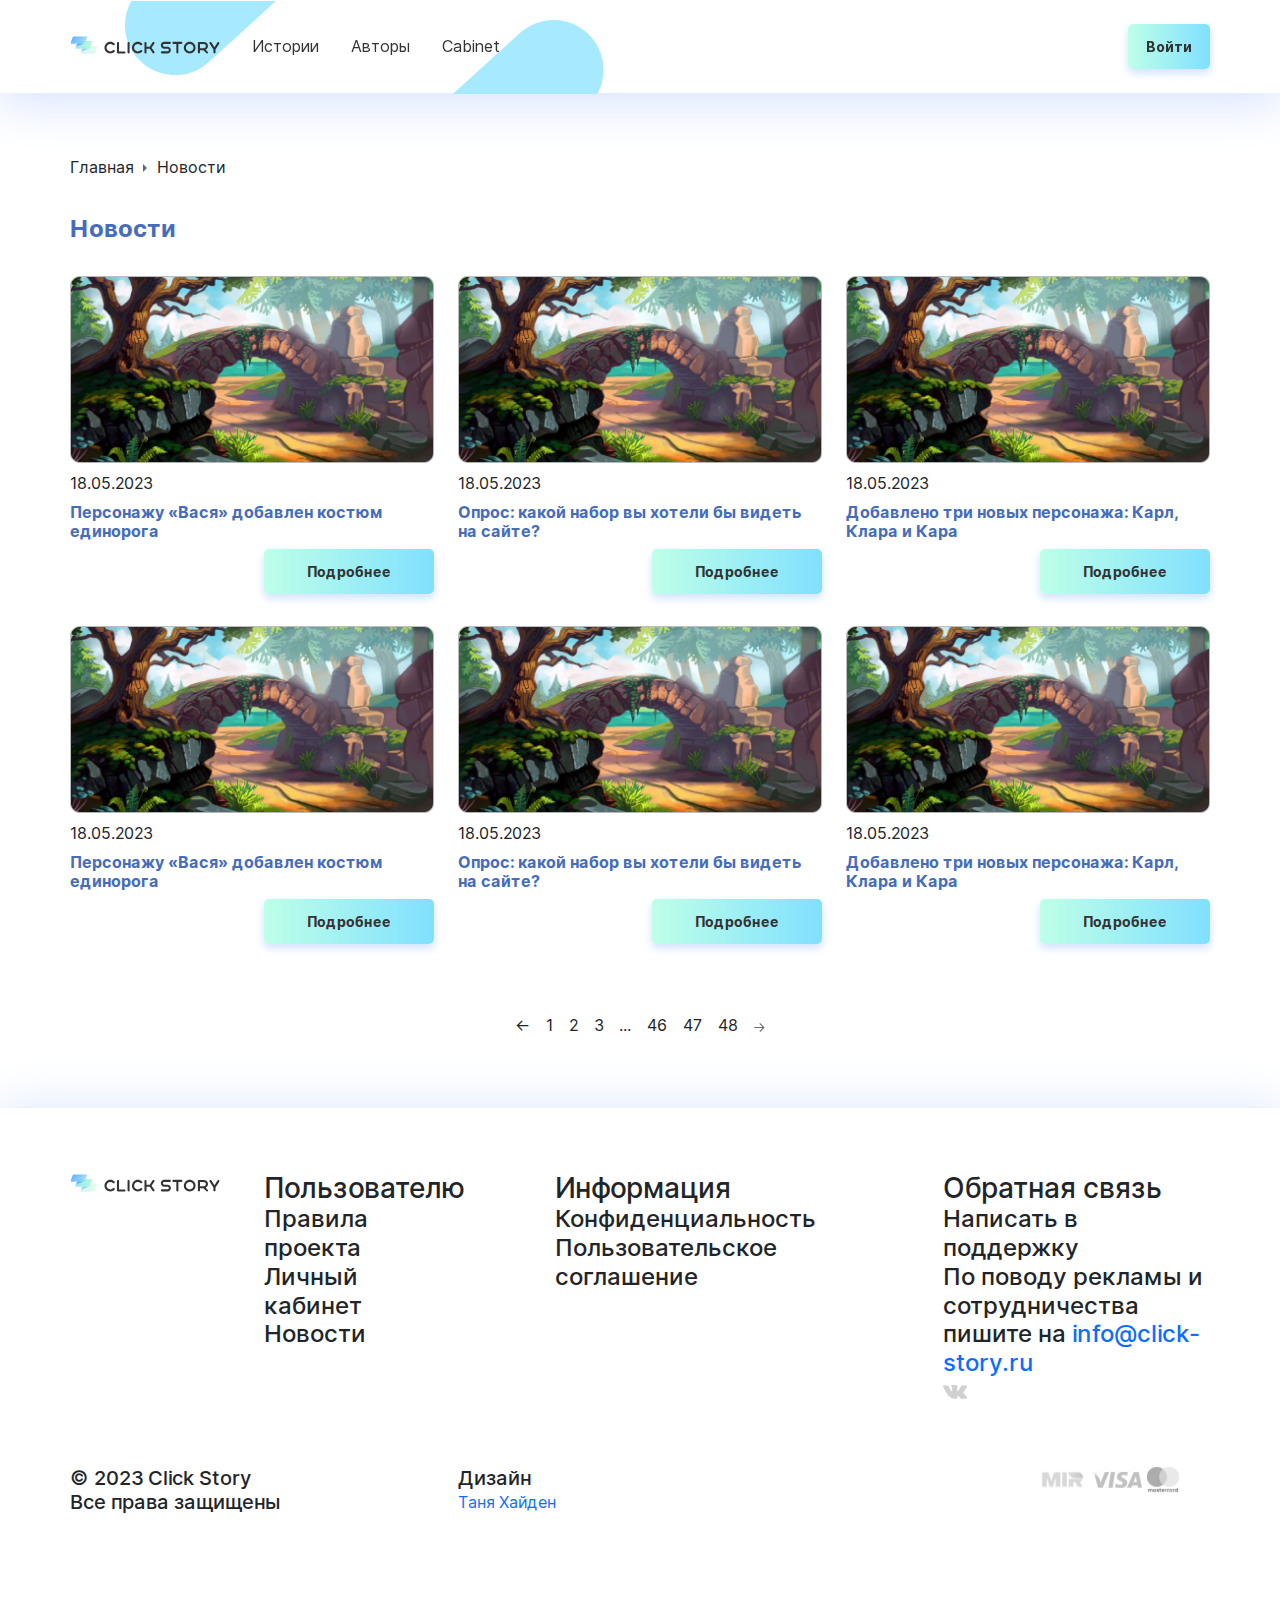
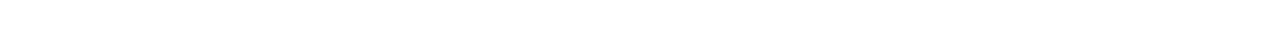
==== index.html @ 26ed3bb8 "Pasmodal finished" ====
<!DOCTYPE html>
<html lang="en">

<head>
    <meta charset="UTF-8">
    <meta name="viewport" content="width=device-width, initial-scale=1.0">
    <title>click story</title>
    <!-- inter font css -->
    <link rel="stylesheet" href="fonts/inter/stylesheet.css">
    <!-- bootstrap css -->
    <link rel="stylesheet" href="libs/bootstrap.min.css">
    <!-- normalize css -->
    <link rel="stylesheet" href="css/normalize.css">
    <!-- custom css -->
    <link rel="stylesheet" href="css/style.css">
</head>

<body>

    <div class="wrapper">

        <!-- header section start -->
        <header class="header">
            <nav class="navbar navbar-expand-lg">
                <div class="container">
                    <div class="header-bg__img">
                        <img class="bg-img__one" src="images/header-bg__one.svg" alt="bg-img">
                        <img class="bg-img__two" src="images/header-bg__two.svg" alt="bg-img">
                    </div>
                    <a class="navbar-brand" href="#!">
                        <img src="images/icons/logo.svg" alt="logo">
                    </a>
                    <button class="navbar-toggler" type="button" data-bs-toggle="collapse"
                        data-bs-target="#navbarSupportedContent" aria-controls="navbarSupportedContent"
                        aria-expanded="false" aria-label="Toggle navigation">
                        <span class="navbar-toggler-icon"></span>
                    </button>
                    <div class="collapse navbar-collapse" id="navbarSupportedContent">
                        <ul class="navbar-nav me-auto mb-2 mb-lg-0">
                            <li class="nav-item">
                                <a class="nav-link" aria-current="page" href="#!">Истории</a>
                            </li>
                            <li class="nav-item">
                                <a class="nav-link" href="#!">Авторы</a>
                            </li>
                            <li class="nav-item">
                                <a class="nav-link" href="cabinet.html">Cabinet</a>
                            </li>
                        </ul>
                        <form class="d-flex">
                            <button type="button" class="btn" data-bs-toggle="modal"
                                data-bs-target="#authModal">Войти</button>
                        </form>
                    </div>
                </div>
            </nav>
        </header>

        <!-- main -->
        <main>
            <!-- news section start -->
            <section class="news">
                <div class="container">
                    <div class=" d-flex align-items-center mt- news-top__title">
                        <p class="title">Главная</p>
                        <p class="title-img"><svg xmlns="http://www.w3.org/2000/svg" width="24" height="24"
                                viewBox="0 0 24 24" fill="none">
                                <path d="M14 12L10 16V8L14 12Z" fill="#686868" />
                            </svg></p>
                        <p class="title">Новости</p>
                    </div>

                    <h3 class="news-titlee">Новости</h3>
                    <div class="row mt-6">
                        <div class="col-4 col-xxl-4 col-xl-4 col-lg-4 col-md-6 col-12">
                            <img src="images/news-img-1.png" class="w-100" alt="news img">
                            <div class="news-content">
                                <span class="date">18.05.2023</span>
                                <h4 class="news-title">Персонажу «Вася» добавлен костюм единорога</h4>
                                <div class="text-end">
                                    <a class="btn btn-two" href="#!">Подробнее</a>
                                </div>
                            </div>
                        </div>

                        <div class="col-4 col-xxl-4 col-xl-4 col-lg-4 col-md-6 col-12">
                            <img src="images/news-img-1.png" class="w-100" alt="news img">
                            <div class="news-content">
                                <span class="date">18.05.2023</span>
                                <h4 class="news-title">Опрос: какой набор вы хотели бы видеть на сайте?</h4>
                                <div class="text-end">
                                    <a class="btn btn-two" href="#!">Подробнее</a>
                                </div>
                            </div>
                        </div>

                        <div class="col-4 col-xxl-4 col-xl-4 col-lg-4 col-md-6 col-12">
                            <img src="images/news-img-1.png" class="w-100" alt="news img">
                            <div class="news-content">
                                <span class="date">18.05.2023</span>
                                <h4 class="news-title">Добавлено три новых персонажа: Карл, Клара и Кара</h4>
                                <div class="text-end">
                                    <a class="btn btn-two" href="#!">Подробнее</a>
                                </div>
                            </div>
                        </div>
                    </div>

                    <div class="row mt-6">
                        <div class="col-xxl-4 col-xl-4 col-lg-4 col-md-6 col-12">
                            <img src="images/news-img-1.png" class="w-100" alt="news img">
                            <div class="news-content">
                                <span class="date">18.05.2023</span>
                                <h4 class="news-title">Персонажу «Вася» добавлен костюм единорога</h4>
                                <div class="text-end">
                                    <a class="btn btn-two" href="#!">Подробнее</a>
                                </div>
                            </div>
                        </div>

                        <div class="col-xxl-4 col-xl-4 col-lg-4 col-md-6 col-12">
                            <img src="images/news-img-1.png" class="w-100" alt="news img">
                            <div class="news-content">
                                <span class="date">18.05.2023</span>
                                <h4 class="news-title">Опрос: какой набор вы хотели бы видеть на сайте?</h4>
                                <div class="text-end">
                                    <a class="btn btn-two" href="#!">Подробнее</a>
                                </div>
                            </div>
                        </div>

                        <div class="col-xxl-4 col-xl-4 col-lg-4 col-md-6 col-12">
                            <img src="images/news-img-1.png" class="w-100" alt="news img">
                            <div class="news-content">
                                <span class="date">18.05.2023</span>
                                <h4 class="news-title">Добавлено три новых персонажа: Карл, Клара и Кара</h4>
                                <div class="text-end">
                                    <a class="btn btn-two" href="#!">Подробнее</a>
                                </div>
                            </div>
                        </div>
                    </div>

                    <div class="d-flex justify-content-center align-items-center slide-title">
                        <p class="left">←</p>
                        <p class="number active">1</p>
                        <p class="number">2</p>
                        <p class="number">3</p>
                        <p class="number">...</p>
                        <p class="number">46</p>
                        <p class="number">47</p>
                        <p class="number">48</p>
                        <p class="right"><img src="images/icons/slide-icon__2.svg" alt="icons"></p>
                    </div>
                </div>
            </section>

        </main>

        <!-- footer section start -->
        <footer class="footer">
            <div class="container">
                <div class="row">
                    <div class="col-xxl-2 col-xl-2 col-lg-2 col-md-6"><img class="footer-card__logo"
                            src="images/icons/logo.svg" alt="logo"></div>
                    <div class="col-xxl-2 col-xl-2 col-lg-2 col-md-6">
                        <h3 class="title-par">Пользователю</h3>
                        <h4 class="title-child">Правила проекта</h4>
                        <h4 class="title-child">Личный кабинет</h4>
                        <h4 class="title-child">Новости</h4>
                    </div>
                    <div class="col-xxl-3 col-xl-3 col-lg-6 col-md-6 offset-1">
                        <h3 class="title-par">Информация</h3>
                        <h4 class="title-child">Конфиденциальность</h4>
                        <h4 class="title-child">Пользовательское соглашение</h4>
                    </div>
                    <div class="col-xxl-3 col-xl-3 col-lg-6 col-md-6 offset-1">
                        <h3 class="title-par">Обратная связь</h3>
                        <h4 class="title-child">Написать в поддержку</h4>
                        <h4 class="title-child">По поводу рекламы и сотрудничества пишите на <a
                                class="footer-card__link" href="https://elbekdevclickstory.netlify.app/">
                                info@click-story.ru</a></h4>
                        <img class="vk-logo" src="images/icons/vk-logo.svg" alt="vk-logo">
                    </div>
                </div>
                <div class="footer-top mid">
                    <div class="row">
                        <div class="col-xxl-3 col-xl-3 col-lg-3 col-md-6">
                            <h5 class="title-info">© 2023 Click Story <br> Все права защищены</h5>
                        </div>
                        <div class="col-xxl-2 col-xl-2 col-lg-2 col-md-6 offset-1">
                            <h5 class="job">Дизайн</h5>
                            <a href="https://github.com/Togayev-Elbek">Таня Хайден</a>
                        </div>
                        <div class="col-xxl-2 col-xl-2 col-lg-2 col-md-6 offset-4">
                            <img class="mir-logo" src="images/icons/mir-logo.svg" alt="logo">
                            <img class="visa-logo" src="images/icons/visa-logo.svg" alt="logo">
                            <img class="mastercard-logo" src="images/icons/mastercard-logo.svg" alt="logo">
                        </div>
                    </div>
                </div>
            </div>
        </footer>
    </div>
    <!-- ================== modal====================== -->
    <!-- Vertically centered modal -->

    <!-- Modal -->
    <div class="modal" id="authModal" tabindex="-1" aria-labelledby="authModal" aria-hidden="true">
        <div class="modal-dialog modal-dialogg  modal-dialog-centered ">
            <div class="modal-content">
                <div class="modal-top">
                    <h1 class="modal-title fs-5" id="authModalLabel">Авторизация</h1>
                    <button type="button" class="btn-close" data-bs-dismiss="modal" aria-label="Close"></button>
                </div>
                <div class="text-start">
                    <label for="formGroupExampleInput" class="form-label tor">E-mail</label>
                    <input type="text" class="form-control" id="formGroupExampleInput"
                        placeholder="geek.tanya.hayden@gmail.com">
                </div>
                <div class="mb-6 text-start">
                    <label for="formGroupExampleInput2" class="form-label rot">Пароль</label>
                    <input type="password" class="form-control" id="formGroupExampleInput2"
                        placeholder="••••••••••••••••">
                </div>
                <div class="btn mb-6">
                    <button type="button" class="buttonn" data-bs-toggle="modal"
                        data-bs-target="#regisModal">Войти</button>
                </div>
                <div class="btn-link  but mb-6 active">
                    <button type="button" class="btn-link" data-bs-toggle="modal" data-bs-target="#passModal">Забыли
                        пароль?</button>
                </div>
                <span class=" mb-4">Ещё нет аккаунта?</span>
                <div class="btn" data-bs-toggle="modal" data-bs-target="#regModal">
                    <button>Зарегистрироваться</button>
                </div>

            </div>
        </div>
    </div>

    <div class="modal" id="passModal" tabindex="-1" aria-labelledby="passModal" aria-hidden="true">
        <div class="modal-dialog  modal-dialog-centered ">
            <div class="modal-content">
                <div class="modal-top">
                    <h1 class="modal-title fs-5" id="passModalLabel">Забыли пароль?</h1>
                    <button type="button" class="btn-close" data-bs-dismiss="modal" aria-label="Close"></button>
                </div>
                <div class="text-start mb-6">
                    <label for="formGroupExampleInput" class="form-label tor">Укажите ваш e-mail</label>
                    <input type="text" class="form-control" id="formGroupExampleInput"
                        placeholder="geek.tanya.hayden@gmail.com">
                </div>
                <div type="button" class="btn mb-6" data-bs-toggle="modal" data-bs-target="#pasModal">
                    <button>Выслать код на смену пароля</button>
                </div>
                <div class="btn-link mb-6 active">
                    <button type="button" class="btn-link">Войти по номеру телефона</button>
                </div>

            </div>
        </div>
    </div>

    <div class="modal" id="pasModal" tabindex="-1" aria-labelledby="pasModal" aria-hidden="true">
        <div class="modal-dialog  modal-dialog-centered ">
            <div class="modal-content">
                <div class="modal-top">
                    <h1 class="modal-title fs-5" id="pasModalLabel">Забыли пароль?</h1>
                    <button type="button" class="btn-close" data-bs-dismiss="modal" aria-label="Close"></button>
                </div>
                <div class="text-start">
                    <label for="formGroupExampleInput" class="form-label tor">Введите код, отправленный на ваш e-mail</label>
                </div>
                <div class="inputs d-flex align-items-center justify-content-center mb-4">
                    <input class="modal-input__num" type="number" placeholder="1">
                    <input class="modal-input__num" type="number" placeholder="6">
                    <input class="modal-input__num" type="number" placeholder="8">
                    <input class="modal-input__num" type="number" placeholder="4">
                </div>
                <div class="btn mb-6">
                    <button>Сменить пароль</button>
                </div>
            </div>
        </div>
    </div>

    <div class="modal" id="regisModal" tabindex="-1" aria-labelledby="regisModal" aria-hidden="true">
        <div class="modal-dialog text-center ">
            <div class="modal-content">
            </div>
        </div>
    </div>

    <div class="modal fade" id="regModal" tabindex="-1" aria-labelledby="regModalLabel" aria-hidden="true">
        <div class="modal-dialog  modal-dialog-centered">
            <div class="modal-content contentss">
                <div class="modal-top">
                    <h1 class="modal-title fs-5 text-center" id="regisModalLabel">Регистрация</h1>
                    <button type="button" class="btn-close" data-bs-dismiss="modal" aria-label="Close"></button>
                </div>
                <div class="row">
                    <div class="col">
                        <div class="text-start">
                            <label for="formGroupExampleInput" class="form-label tor">Псевдоним*</label>
                            <input type="text" class="form-control" id="formGroupExampleInput" placeholder="Свет Звёзд">
                        </div>
                    </div>
                    <div class="col">
                        <div class="mb-6 text-start">
                            <label for="formGroupExampleInput2" class="form-label tor">Имя</label>
                            <input type="text" class="form-control" id="formGroupExampleInput2">
                        </div>
                    </div>
                </div>
                <div class="row">
                    <div class="col">
                        <div class="text-start">
                            <label for="formGroupExampleInput" class="form-label">E-mail*</label>
                            <input type="email" class="form-control" id="formGroupExampleInput" placeholder="geek.tanya.hayden@gmail.com">
                        </div>
                    </div>
                    <div class="col">
                        <div class="mb-6 text-start">
                            <label for="formGroupExampleInput2" class="form-label">Фамилия</label>
                            <input type="text" class="form-control" id="formGroupExampleInput2" placeholder="Фамилия">
                        </div>
                    </div>
                </div>
                <div class="row">
                    <div class="col">
                        <div class="text-start">
                            <label for="formGroupExampleInput" class="form-label">Пароль*</label>
                            <input type="password" class="form-control" id="formGroupExampleInput" placeholder="••••••••••••••••">
                        </div>
                    </div>
                    <div class="col">
                        <div class="mb-6 text-start">
                            <label for="formGroupExampleInput2" class="form-label">Промо-код</label>
                            <input type="text" class="form-control" id="formGroupExampleInput2">
                        </div>
                    </div>
                </div>
                <span class="mb-6 text-center">* Поля, обязательные для заполнения.</span>
                <div class="btn ttns">
                    <button class="text-center">Зарегистрироваться</button>
                </div>
            </div>
        </div>
    </div>




    </div>

    <!-- bootstrap js -->
    <script src="libs/bootstrap.min.js"></script>
</body>

</html>
---- fonts/inter/stylesheet.css ----
@font-face {
    font-family: 'Inter';
    src: url('Inter-BoldItalic.eot');
    src: local('Inter Bold Italic'), local('Inter-BoldItalic'),
        url('Inter-BoldItalic.eot?#iefix') format('embedded-opentype'),
        url('Inter-BoldItalic.woff2') format('woff2'),
        url('Inter-BoldItalic.woff') format('woff'),
        url('Inter-BoldItalic.ttf') format('truetype');
    font-weight: bold;
    font-style: italic;
}

@font-face {
    font-family: 'Inter';
    src: url('Inter-MediumItalic.eot');
    src: local('Inter Medium Italic'), local('Inter-MediumItalic'),
        url('Inter-MediumItalic.eot?#iefix') format('embedded-opentype'),
        url('Inter-MediumItalic.woff2') format('woff2'),
        url('Inter-MediumItalic.woff') format('woff'),
        url('Inter-MediumItalic.ttf') format('truetype');
    font-weight: 500;
    font-style: italic;
}

@font-face {
    font-family: 'Inter';
    src: url('Inter-ThinItalicBETA.eot');
    src: local('Inter Thin Italic BETA'), local('Inter-ThinItalicBETA'),
        url('Inter-ThinItalicBETA.eot?#iefix') format('embedded-opentype'),
        url('Inter-ThinItalicBETA.woff2') format('woff2'),
        url('Inter-ThinItalicBETA.woff') format('woff'),
        url('Inter-ThinItalicBETA.ttf') format('truetype');
    font-weight: 100;
    font-style: italic;
}

@font-face {
    font-family: 'Inter';
    src: url('Inter-Regular.eot');
    src: local('Inter Regular'), local('Inter-Regular'),
        url('Inter-Regular.eot?#iefix') format('embedded-opentype'),
        url('Inter-Regular.woff2') format('woff2'),
        url('Inter-Regular.woff') format('woff'),
        url('Inter-Regular.ttf') format('truetype');
    font-weight: normal;
    font-style: normal;
}

@font-face {
    font-family: 'Inter';
    src: url('Inter-Black.eot');
    src: local('Inter Black'), local('Inter-Black'),
        url('Inter-Black.eot?#iefix') format('embedded-opentype'),
        url('Inter-Black.woff2') format('woff2'),
        url('Inter-Black.woff') format('woff'),
        url('Inter-Black.ttf') format('truetype');
    font-weight: 900;
    font-style: normal;
}

@font-face {
    font-family: 'Inter';
    src: url('Inter-BlackItalic.eot');
    src: local('Inter Black Italic'), local('Inter-BlackItalic'),
        url('Inter-BlackItalic.eot?#iefix') format('embedded-opentype'),
        url('Inter-BlackItalic.woff2') format('woff2'),
        url('Inter-BlackItalic.woff') format('woff'),
        url('Inter-BlackItalic.ttf') format('truetype');
    font-weight: 900;
    font-style: italic;
}

@font-face {
    font-family: 'Inter';
    src: url('Inter-LightBETA.eot');
    src: local('Inter Light BETA'), local('Inter-LightBETA'),
        url('Inter-LightBETA.eot?#iefix') format('embedded-opentype'),
        url('Inter-LightBETA.woff2') format('woff2'),
        url('Inter-LightBETA.woff') format('woff'),
        url('Inter-LightBETA.ttf') format('truetype');
    font-weight: 300;
    font-style: normal;
}

@font-face {
    font-family: 'Inter';
    src: url('Inter-SemiBold.eot');
    src: local('Inter Semi Bold'), local('Inter-SemiBold'),
        url('Inter-SemiBold.eot?#iefix') format('embedded-opentype'),
        url('Inter-SemiBold.woff2') format('woff2'),
        url('Inter-SemiBold.woff') format('woff'),
        url('Inter-SemiBold.ttf') format('truetype');
    font-weight: 600;
    font-style: normal;
}

@font-face {
    font-family: 'Inter';
    src: url('Inter-ExtraBoldItalic.eot');
    src: local('Inter Extra Bold Italic'), local('Inter-ExtraBoldItalic'),
        url('Inter-ExtraBoldItalic.eot?#iefix') format('embedded-opentype'),
        url('Inter-ExtraBoldItalic.woff2') format('woff2'),
        url('Inter-ExtraBoldItalic.woff') format('woff'),
        url('Inter-ExtraBoldItalic.ttf') format('truetype');
    font-weight: 800;
    font-style: italic;
}

@font-face {
    font-family: 'Inter';
    src: url('Inter-Bold.eot');
    src: local('Inter Bold'), local('Inter-Bold'),
        url('Inter-Bold.eot?#iefix') format('embedded-opentype'),
        url('Inter-Bold.woff2') format('woff2'),
        url('Inter-Bold.woff') format('woff'),
        url('Inter-Bold.ttf') format('truetype');
    font-weight: bold;
    font-style: normal;
}

@font-face {
    font-family: 'Inter';
    src: url('Inter-ExtraLightItalicBETA.eot');
    src: local('Inter Extra Light Italic BETA'), local('Inter-ExtraLightItalicBETA'),
        url('Inter-ExtraLightItalicBETA.eot?#iefix') format('embedded-opentype'),
        url('Inter-ExtraLightItalicBETA.woff2') format('woff2'),
        url('Inter-ExtraLightItalicBETA.woff') format('woff'),
        url('Inter-ExtraLightItalicBETA.ttf') format('truetype');
    font-weight: 200;
    font-style: italic;
}

@font-face {
    font-family: 'Inter';
    src: url('Inter-ExtraLightBETA.eot');
    src: local('Inter Extra Light BETA'), local('Inter-ExtraLightBETA'),
        url('Inter-ExtraLightBETA.eot?#iefix') format('embedded-opentype'),
        url('Inter-ExtraLightBETA.woff2') format('woff2'),
        url('Inter-ExtraLightBETA.woff') format('woff'),
        url('Inter-ExtraLightBETA.ttf') format('truetype');
    font-weight: 200;
    font-style: normal;
}

@font-face {
    font-family: 'Inter';
    src: url('Inter-ExtraBold.eot');
    src: local('Inter Extra Bold'), local('Inter-ExtraBold'),
        url('Inter-ExtraBold.eot?#iefix') format('embedded-opentype'),
        url('Inter-ExtraBold.woff2') format('woff2'),
        url('Inter-ExtraBold.woff') format('woff'),
        url('Inter-ExtraBold.ttf') format('truetype');
    font-weight: 800;
    font-style: normal;
}

@font-face {
    font-family: 'Inter';
    src: url('Inter-ThinBETA.eot');
    src: local('Inter Thin BETA'), local('Inter-ThinBETA'),
        url('Inter-ThinBETA.eot?#iefix') format('embedded-opentype'),
        url('Inter-ThinBETA.woff2') format('woff2'),
        url('Inter-ThinBETA.woff') format('woff'),
        url('Inter-ThinBETA.ttf') format('truetype');
    font-weight: 100;
    font-style: normal;
}

@font-face {
    font-family: 'Inter';
    src: url('Inter-LightItalicBETA.eot');
    src: local('Inter Light Italic BETA'), local('Inter-LightItalicBETA'),
        url('Inter-LightItalicBETA.eot?#iefix') format('embedded-opentype'),
        url('Inter-LightItalicBETA.woff2') format('woff2'),
        url('Inter-LightItalicBETA.woff') format('woff'),
        url('Inter-LightItalicBETA.ttf') format('truetype');
    font-weight: 300;
    font-style: italic;
}

@font-face {
    font-family: 'Inter';
    src: url('Inter-Italic.eot');
    src: local('Inter Italic'), local('Inter-Italic'),
        url('Inter-Italic.eot?#iefix') format('embedded-opentype'),
        url('Inter-Italic.woff2') format('woff2'),
        url('Inter-Italic.woff') format('woff'),
        url('Inter-Italic.ttf') format('truetype');
    font-weight: normal;
    font-style: italic;
}

@font-face {
    font-family: 'Inter';
    src: url('Inter-SemiBoldItalic.eot');
    src: local('Inter Semi Bold Italic'), local('Inter-SemiBoldItalic'),
        url('Inter-SemiBoldItalic.eot?#iefix') format('embedded-opentype'),
        url('Inter-SemiBoldItalic.woff2') format('woff2'),
        url('Inter-SemiBoldItalic.woff') format('woff'),
        url('Inter-SemiBoldItalic.ttf') format('truetype');
    font-weight: 600;
    font-style: italic;
}

@font-face {
    font-family: 'Inter';
    src: url('Inter-Medium.eot');
    src: local('Inter Medium'), local('Inter-Medium'),
        url('Inter-Medium.eot?#iefix') format('embedded-opentype'),
        url('Inter-Medium.woff2') format('woff2'),
        url('Inter-Medium.woff') format('woff'),
        url('Inter-Medium.ttf') format('truetype');
    font-weight: 500;
    font-style: normal;
}
---- css/style.css ----
/* colors */
:root {
	--dark-grey: #333;
	--gradient: linear-gradient(90deg, #BEFFE8 0%, #80E0FF 100%);
	----blue: #456DBB;
}

/* Core style */
html {
	box-sizing: border-box;
}

*,
*::before,
*::after {
	box-sizing: inherit;
}

body {
	font-family: 'Inter', sans-serif;
	font-weight: 400;
}

a,
p,
h1,
h2,
h3,
h4,
h5,
h6 {
	margin: 0;
	text-decoration: none;
	line-height: 1.2;
}

a,
ul,
li {
	text-decoration: none;
	list-style: none;
}

textarea:focus,
select:focus {
	outline: none !important;
	-webkit-appearance: none;
	box-shadow: none !important;
}

button {
	border: none;
	background: none;
}

input:focus {
	outline: none !important;
}

a:active,
a:focus {
	outline: 0;
	border: none;
	-moz-outline-style: none;
}

.wrapper {
	overflow: hidden;
}

.container {
	padding: 0;
}

.navbar,
.navbar-expand-lg {
	padding-top: 0;
	padding-bottom: 0;
}

.navbar-brand {
	padding-top: 0;
	padding-bottom: 0;
	margin-right: 0;
}

.btn {
	border-radius: 5px;
	background: var(--gradient);
	border: none;
	box-shadow: 0px 4px 10px 0px #CEE0FF;
	padding: 12px 18px;
	color: var(--dark-grey);
	font-size: 14px;
	font-weight: 700;
}

.btn:hover {
	background: linear-gradient(90deg, #80E0FF 0%, #BEFFE8 100%);
}

.btn-two {
	width: 170px;
}

main {
	margin-top: 156px;
}

.mt-6 {
	margin-top: 2rem;
}

.mb-6 {
	margin-bottom: 2rem;
}

/* header start */
.header {
	position: fixed;
	width: 100%;
	top: 0;
	box-shadow: 0px 7px 50px 5px #D7E4FF;
	background-color: #fff;
	padding: 24px 0;
}

.header .container {
	position: relative;
}

.header .navbar-expand-lg .navbar-nav .nav-link {
	padding: 0;
	margin-left: 32px;
	color: var(--dark-grey);
	font-size: 16px;
	line-height: 140%;
}

.header .header-bg__img {
	position: absolute;
	top: -15px;
	left: 55px;
}

.header .bg-img__one {
	position: absolute;
	z-index: -1;
	top: -8px;
}

.header .bg-img__two {
	position: absolute;
	z-index: -1;
	bottom: -85px;
	left: -195px;
}

.tug {
	margin-left: 150px;
}

.nav-item {
	display: flex;
	align-items: center;
}

.nav-item.item {
	margin-left: 32px;
}

.nav-item>img {
	margin-right: 4px;
}


.title-tit {
	color: var(--blue, #456DBB);
	font-size: 24px;
	font-weight: 700;
	margin-bottom: 64px;
}

.btn-link {
	color: #456DBB;
}

/* main start */
.news .news-top__title {
	margin-top: 67.5px;
}

.news .news-titlee {
	color: var(--blue, #456DBB);
	font-size: 24px;
	font-weight: 700;
	margin: 35px 0 32px 0;
}

.row .news-content .news-title {
	overflow: hidden;
	color: var(--blue, #456DBB);
	text-overflow: ellipsis;
	font-size: 16px;
	font-weight: 700;
	margin: 8px 0;
}

.news-content {
	margin-top: 8px;
}

.slide-title {
	margin: 64px 0;
}

.slide-title>p {
	padding: 8px;
}

.cab .row {
	border-bottom: 1px solid #686868;
}

.margin-bottom .col-2:first-child {
	margin-left: 0;
}

.cab .col-4 {
	color: #686868;
}

.nav-itemm {
	margin-bottom: 24px;
}

.nav-itemm a {
	color: var(--dark-grey, #333);
	font-size: 16px;
}

.nav-itemm:last-child {
	margin-bottom: 0;
}

.title-ti {
	color: var(--blue, #456DBB);
	font-size: 24px;
	font-weight: 700;
	margin: 32px 0 24px 0;
}

.title-til {
	color: var(--blue, #456DBB);
	font-size: 24px;
	font-weight: 700;
	margin: 60px 0 24px 0;
}

.pose {
	position: relative;
	margin-left: 30px;
}

.lock-icon {
	position: absolute;
	right: 26px;
}



/* footer start */

.footer {
	width: 100%;
	box-shadow: 0px 7px 50px 5px #D7E4FF;
	padding: 64px 0 64px 0;
}

.footer .footer-top {
	display: grid;
	grid-template-columns: repeat(auto-fit, minmax(255px, 1fr));
	gap: 30px;
}

.footer .footer-top .footer-card .title-par {
	margin-bottom: 24px;
}

.footer .footer-top .footer-card .title-child {
	margin-bottom: 16px;
}

.footer .footer-top .footer-card .title-child:last-child {
	margin-bottom: 0;
}

.footer .footer-top.mid {
	margin: 64px 0;
}

.footer .footer-top.mid .mid-card {
	display: grid;
	grid-template-columns: repeat(auto-fit, minmax(200px, 1fr));
	gap: 128px;
}

.footer .footer-top.mid .footer-card.footer-card.mids-card {
	text-align: end;
}

/* ======modal====== */
.modal.show .modal-dialog {
	padding: 16px;
	flex-direction: column;
	align-items: center;
	justify-content: center;
	gap: 24px;
}

.modal.show .dialog {
	width: 220px;
	padding: 16px;
	flex-direction: column;
	align-items: center;
	justify-content: center;
	gap: 24px;
}

.modal-content {
	background: var(--white, #FFF);
	box-shadow: 0px 0px 15px 0px #CEE0FF;
	padding: 32px;
	text-align: center;
}

.contentss {
	width: 830px;
	height: 553px;
	padding: 32px;
}

.modal-title {
	padding-left: 0;
	color: #456DBB;
}

.btn-close {
	position: absolute;
	top: 15px;
	right: 15px;
	transition: all 0.4s;
	color: var(--blue, #456DBB);
}

.btn-close:hover {
	transform: rotate(90deg);
}

.tor {
	margin: 32px 0 16px 0;
}

.rot {
	margin: 24px 0 16px 0;
}

.ttns {
	padding: 12px 18px;
	margin: 0 auto;
}
.inputs{
	gap: 8px;
}
.modal-input__num {
	color: #000;
	width: 48px;
	height: 64px;
	padding: 8px;
	font-size: 25px;
	text-align: center;
	background-color: #fff;
	border-radius: 5px;
    border: 1px solid var(--light-grey, #D0D0D0);
	box-shadow: 0px 0px 15px 0px #CEE0FF
}

/* media query start */
@media (min-width: 1440px) {

	.container,
	.container-lg,
	.container-md,
	.container-sm,
	.container-xl,
	.container-xxl {
		max-width: 1170px;
		padding-left: 0;
		padding-right: 0;
	}
}

@media (max-width: 992px) {
	.header .bg-img__two {
		position: absolute;
		z-index: -1;
		bottom: -79px;
		left: -195px;
	}
}
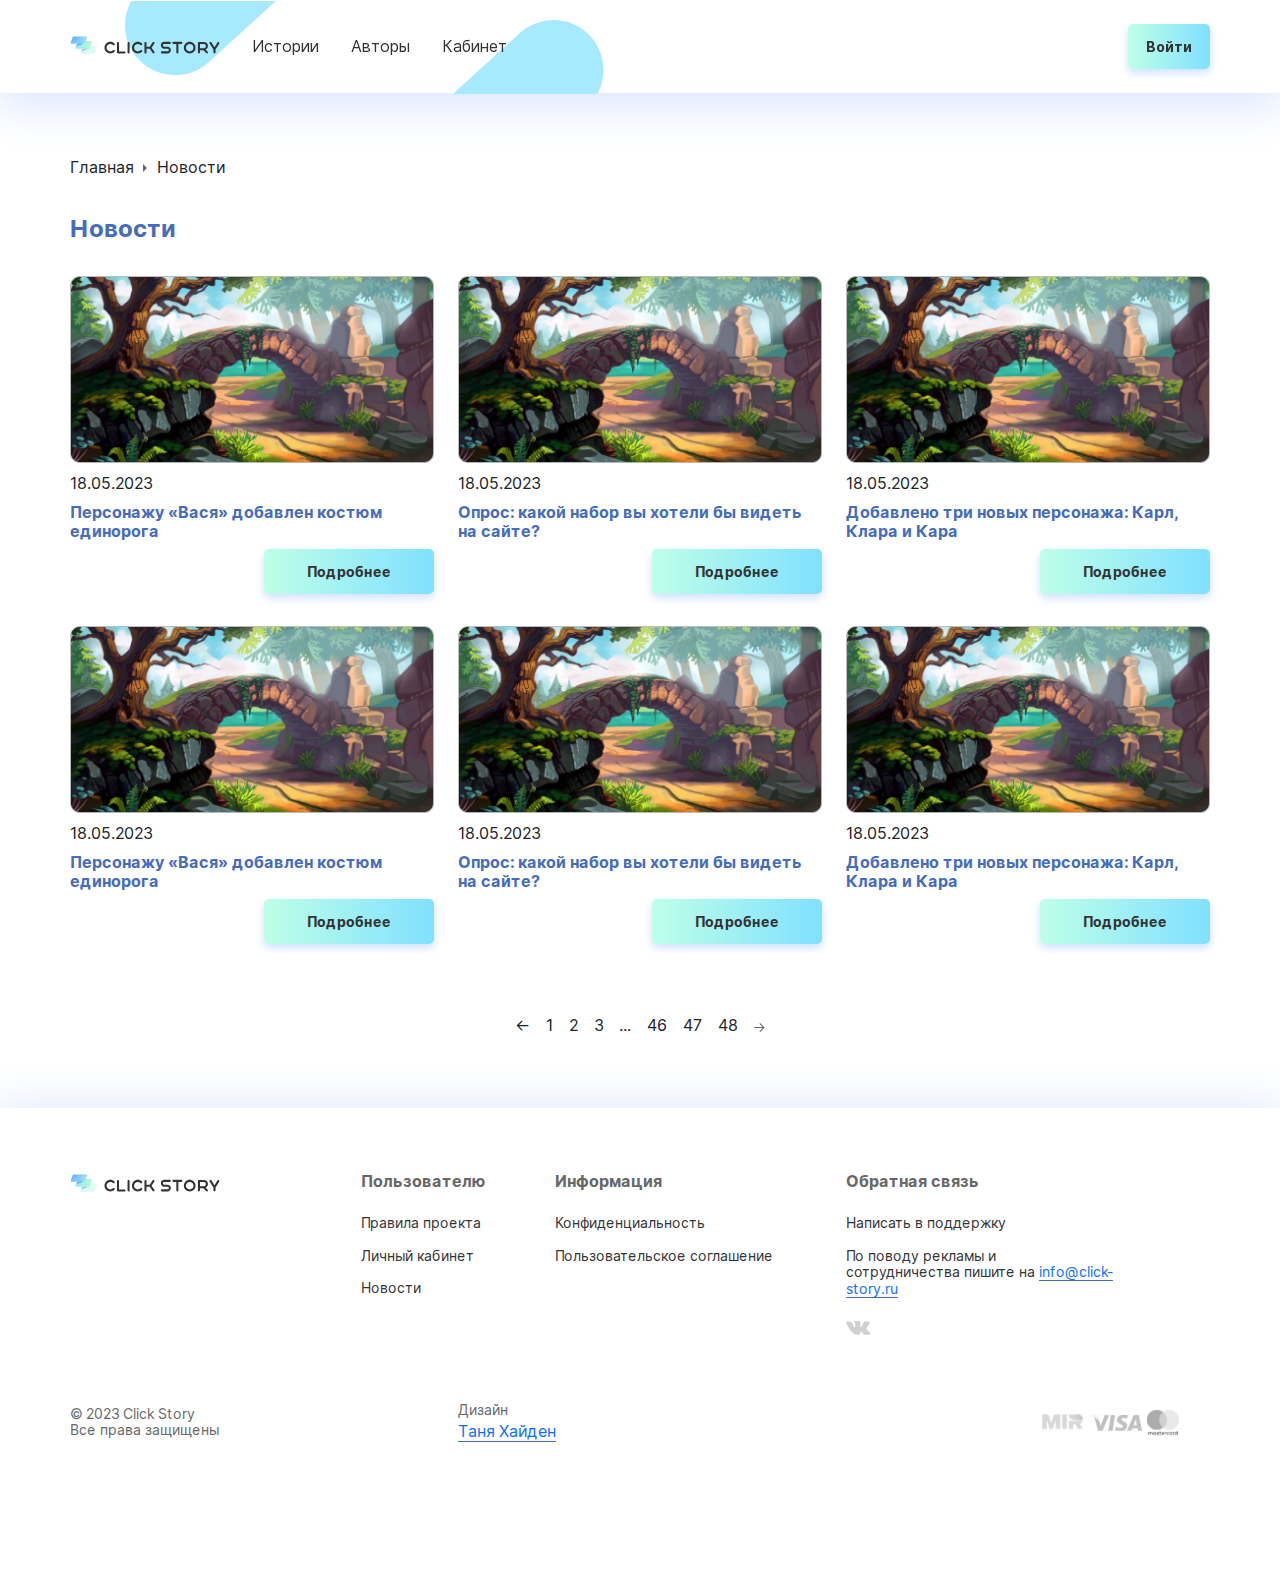
==== commit 22a27984: "index.html of footer section finished" ====
--- a/index.html
+++ b/index.html
@@ -44,7 +44,7 @@
                                 <a class="nav-link" href="#!">Авторы</a>
                             </li>
                             <li class="nav-item">
-                                <a class="nav-link" href="cabinet.html">Cabinet</a>
+                                <a class="nav-link" href="cabinet.html">Кабинет</a>
                             </li>
                         </ul>
                         <form class="d-flex">
@@ -163,34 +163,33 @@
                 <div class="row">
                     <div class="col-xxl-2 col-xl-2 col-lg-2 col-md-6"><img class="footer-card__logo"
                             src="images/icons/logo.svg" alt="logo"></div>
-                    <div class="col-xxl-2 col-xl-2 col-lg-2 col-md-6">
+                    <div class="col-xxl-2 col-xl-2 col-lg-2 col-md-6 col-md-0 offset-1">
                         <h3 class="title-par">Пользователю</h3>
                         <h4 class="title-child">Правила проекта</h4>
                         <h4 class="title-child">Личный кабинет</h4>
                         <h4 class="title-child">Новости</h4>
                     </div>
-                    <div class="col-xxl-3 col-xl-3 col-lg-6 col-md-6 offset-1">
+                    <div class="col-xxl-3 col-xl-3 col-lg-6 col-md-6">
                         <h3 class="title-par">Информация</h3>
                         <h4 class="title-child">Конфиденциальность</h4>
                         <h4 class="title-child">Пользовательское соглашение</h4>
                     </div>
-                    <div class="col-xxl-3 col-xl-3 col-lg-6 col-md-6 offset-1">
+                    <div class="col-xxl-3 col-xl-3 col-lg-6 col-md-6 ">
                         <h3 class="title-par">Обратная связь</h3>
                         <h4 class="title-child">Написать в поддержку</h4>
                         <h4 class="title-child">По поводу рекламы и сотрудничества пишите на <a
-                                class="footer-card__link" href="https://elbekdevclickstory.netlify.app/">
-                                info@click-story.ru</a></h4>
+                                class="git-btn link" href="https://elbekdevclickstory.netlify.app/">info@click-story.ru</a></h4>
                         <img class="vk-logo" src="images/icons/vk-logo.svg" alt="vk-logo">
                     </div>
                 </div>
                 <div class="footer-top mid">
-                    <div class="row">
+                    <div class="row align-items-center">
                         <div class="col-xxl-3 col-xl-3 col-lg-3 col-md-6">
                             <h5 class="title-info">© 2023 Click Story <br> Все права защищены</h5>
                         </div>
                         <div class="col-xxl-2 col-xl-2 col-lg-2 col-md-6 offset-1">
-                            <h5 class="job">Дизайн</h5>
-                            <a href="https://github.com/Togayev-Elbek">Таня Хайден</a>
+                            <h5 class="title-info">Дизайн</h5>
+                            <a class="git-btn" href="https://github.com/Togayev-Elbek">Таня Хайден</a>
                         </div>
                         <div class="col-xxl-2 col-xl-2 col-lg-2 col-md-6 offset-4">
                             <img class="mir-logo" src="images/icons/mir-logo.svg" alt="logo">
--- a/css/style.css
+++ b/css/style.css
@@ -283,12 +283,27 @@
 	gap: 30px;
 }
 
-.footer .footer-top .footer-card .title-par {
+.title-par {
+	color: var(--grey, #686868);
+	font-size: 16px;
+	font-weight: 700;
 	margin-bottom: 24px;
 }
 
-.footer .footer-top .footer-card .title-child {
+.title-child {
+	color: var(--dark-grey, #333);
+	font-size: 14px;
+	font-weight: 400;
 	margin-bottom: 16px;
+}
+
+.title-info {
+	color: var(--grey, #686868);
+	font-size: 14px;
+	font-weight: 400;
+}
+.git-btn{
+	border-bottom: 1px solid #456DBB;
 }
 
 .footer .footer-top .footer-card .title-child:last-child {
@@ -369,9 +384,11 @@
 	padding: 12px 18px;
 	margin: 0 auto;
 }
-.inputs{
+
+.inputs {
 	gap: 8px;
 }
+
 .modal-input__num {
 	color: #000;
 	width: 48px;
@@ -381,7 +398,7 @@
 	text-align: center;
 	background-color: #fff;
 	border-radius: 5px;
-    border: 1px solid var(--light-grey, #D0D0D0);
+	border: 1px solid var(--light-grey, #D0D0D0);
 	box-shadow: 0px 0px 15px 0px #CEE0FF
 }
 
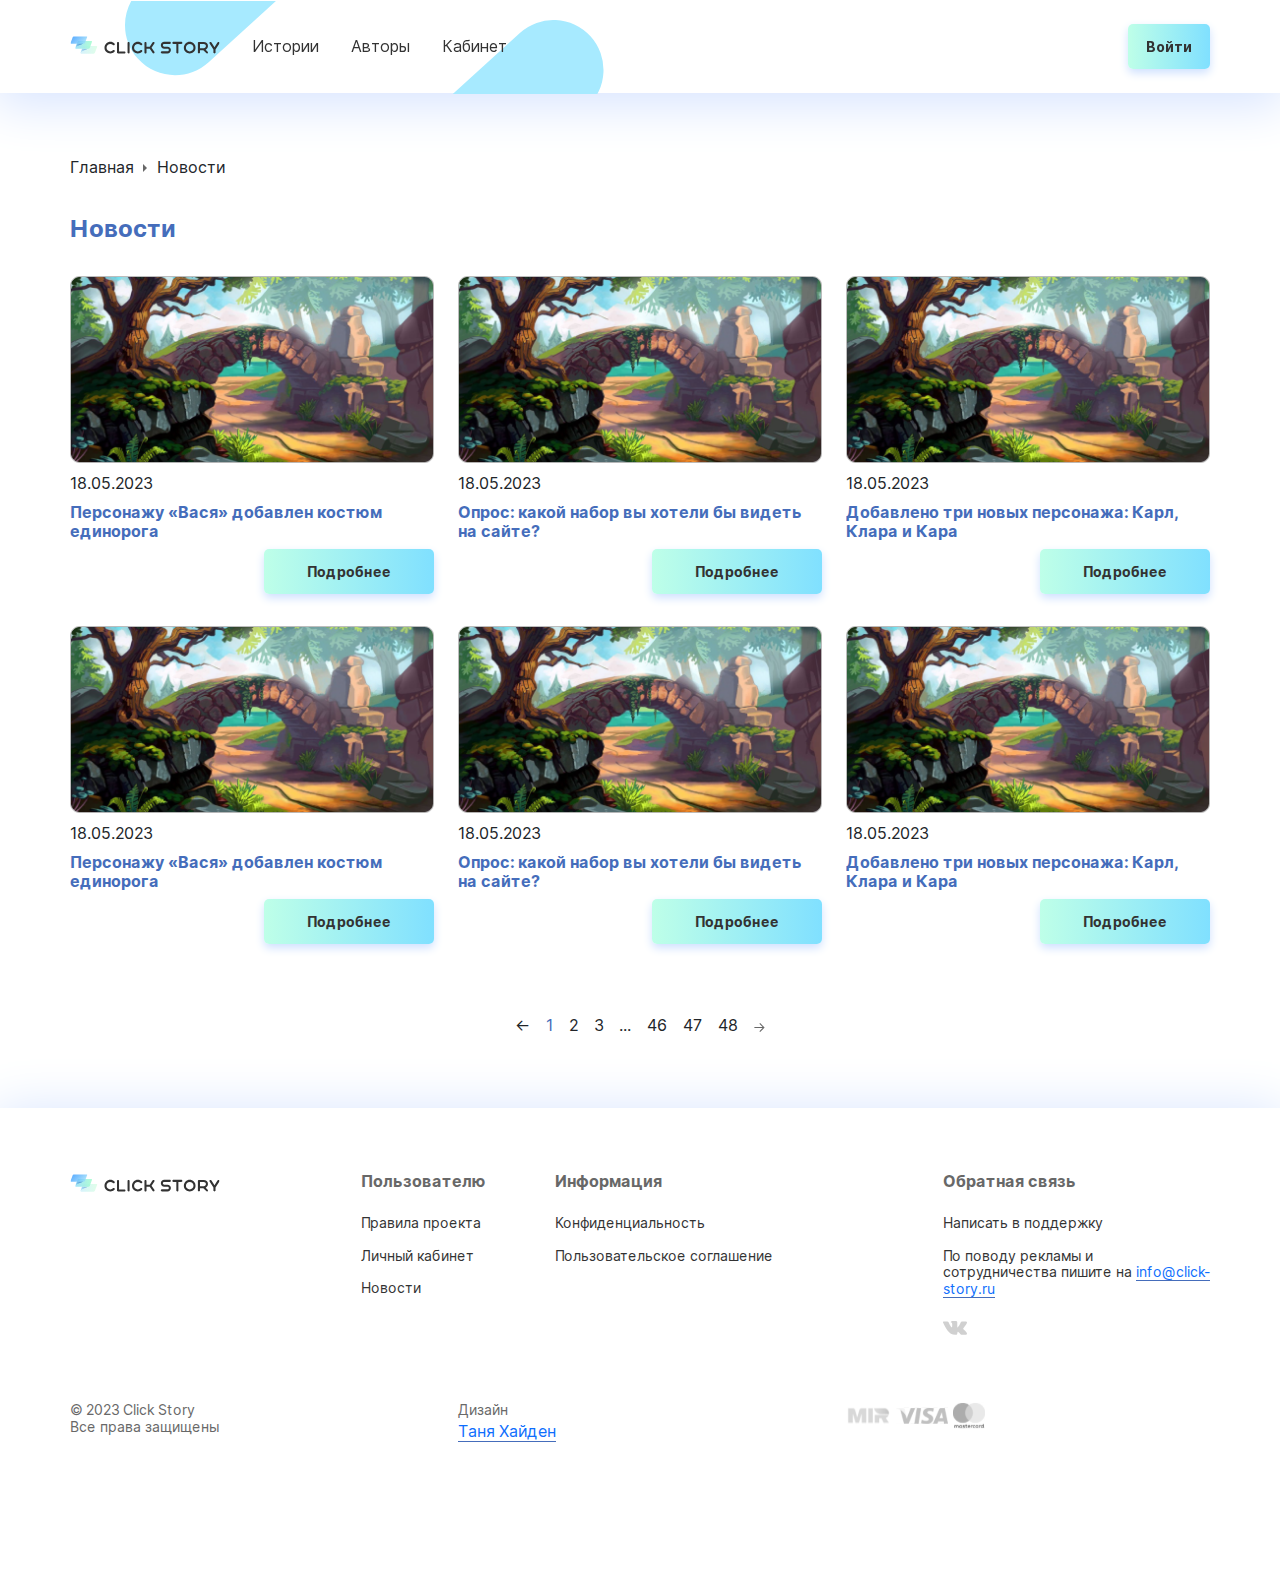
==== commit 0acbca40: "footer section media quary finished" ====
--- a/index.html
+++ b/index.html
@@ -143,7 +143,7 @@
 
                     <div class="d-flex justify-content-center align-items-center slide-title">
                         <p class="left">←</p>
-                        <p class="number active">1</p>
+                        <p class="number activee">1</p>
                         <p class="number">2</p>
                         <p class="number">3</p>
                         <p class="number">...</p>
@@ -161,37 +161,37 @@
         <footer class="footer">
             <div class="container">
                 <div class="row">
-                    <div class="col-xxl-2 col-xl-2 col-lg-2 col-md-6"><img class="footer-card__logo"
+                    <div class="col-xxl-2 col-xl-2 col-lg-2 col-md-6 col-sm-4"><img class="footer-card__logo"
                             src="images/icons/logo.svg" alt="logo"></div>
-                    <div class="col-xxl-2 col-xl-2 col-lg-2 col-md-6 col-md-0 offset-1">
+                    <div class="col-xxl-2 col-xl-2 col-lg-2 col-md-3 mb-4 offset-1 col-sm-4" >
                         <h3 class="title-par">Пользователю</h3>
                         <h4 class="title-child">Правила проекта</h4>
                         <h4 class="title-child">Личный кабинет</h4>
                         <h4 class="title-child">Новости</h4>
                     </div>
-                    <div class="col-xxl-3 col-xl-3 col-lg-6 col-md-6">
+                    <div class="col-xxl-3 col-xl-3 col-lg-3 col-md-6 col-sm-4">
                         <h3 class="title-par">Информация</h3>
                         <h4 class="title-child">Конфиденциальность</h4>
                         <h4 class="title-child">Пользовательское соглашение</h4>
                     </div>
-                    <div class="col-xxl-3 col-xl-3 col-lg-6 col-md-6 ">
+                    <div class="col-xxl-3 col-xl-3 col-lg-3 col-md-4 col-sm-4 offset-1">
                         <h3 class="title-par">Обратная связь</h3>
                         <h4 class="title-child">Написать в поддержку</h4>
-                        <h4 class="title-child">По поводу рекламы и сотрудничества пишите на <a
-                                class="git-btn link" href="https://elbekdevclickstory.netlify.app/">info@click-story.ru</a></h4>
+                        <h4 class="title-child">По поводу рекламы и сотрудничества пишите на <a class="git-btn link"
+                                href="https://elbekdevclickstory.netlify.app/">info@click-story.ru</a></h4>
                         <img class="vk-logo" src="images/icons/vk-logo.svg" alt="vk-logo">
                     </div>
                 </div>
                 <div class="footer-top mid">
-                    <div class="row align-items-center">
-                        <div class="col-xxl-3 col-xl-3 col-lg-3 col-md-6">
+                    <div class="row">
+                        <div class="col-xxl-4 col-xxl-6 col-lg-3 col-md-4 col-sm-6 mb-4 ">
                             <h5 class="title-info">© 2023 Click Story <br> Все права защищены</h5>
                         </div>
-                        <div class="col-xxl-2 col-xl-2 col-lg-2 col-md-6 offset-1">
+                        <div class="col-xxl-4 offset-1 col-xl-4 col-lg-2 col-md-4 col-sm-4">
                             <h5 class="title-info">Дизайн</h5>
                             <a class="git-btn" href="https://github.com/Togayev-Elbek">Таня Хайден</a>
                         </div>
-                        <div class="col-xxl-2 col-xl-2 col-lg-2 col-md-6 offset-4">
+                        <div class="col-xxl-4 col-xl-4 col-lg-2 col-md-4 col-sm-6">
                             <img class="mir-logo" src="images/icons/mir-logo.svg" alt="logo">
                             <img class="visa-logo" src="images/icons/visa-logo.svg" alt="logo">
                             <img class="mastercard-logo" src="images/icons/mastercard-logo.svg" alt="logo">
@@ -270,7 +270,8 @@
                     <button type="button" class="btn-close" data-bs-dismiss="modal" aria-label="Close"></button>
                 </div>
                 <div class="text-start">
-                    <label for="formGroupExampleInput" class="form-label tor">Введите код, отправленный на ваш e-mail</label>
+                    <label for="formGroupExampleInput" class="form-label tor">Введите код, отправленный на ваш
+                        e-mail</label>
                 </div>
                 <div class="inputs d-flex align-items-center justify-content-center mb-4">
                     <input class="modal-input__num" type="number" placeholder="1">
@@ -278,76 +279,94 @@
                     <input class="modal-input__num" type="number" placeholder="8">
                     <input class="modal-input__num" type="number" placeholder="4">
                 </div>
-                <div class="btn mb-6">
+                <div type="button" class="btn mb-6" data-bs-toggle="modal" data-bs-target="#newpassModal">
                     <button>Сменить пароль</button>
                 </div>
             </div>
         </div>
     </div>
 
-    <div class="modal" id="regisModal" tabindex="-1" aria-labelledby="regisModal" aria-hidden="true">
+    <div class="modal" id="newpassModal" tabindex="-1" aria-labelledby="newpassModal" aria-hidden="true">
         <div class="modal-dialog text-center ">
             <div class="modal-content">
-            </div>
-        </div>
-    </div>
-
-    <div class="modal fade" id="regModal" tabindex="-1" aria-labelledby="regModalLabel" aria-hidden="true">
-        <div class="modal-dialog  modal-dialog-centered">
-            <div class="modal-content contentss">
                 <div class="modal-top">
-                    <h1 class="modal-title fs-5 text-center" id="regisModalLabel">Регистрация</h1>
+                    <h1 class="modal-title fs-5" id="pasModalLabel">Введите новый пароль</h1>
                     <button type="button" class="btn-close" data-bs-dismiss="modal" aria-label="Close"></button>
-                </div>
-                <div class="row">
-                    <div class="col">
-                        <div class="text-start">
-                            <label for="formGroupExampleInput" class="form-label tor">Псевдоним*</label>
-                            <input type="text" class="form-control" id="formGroupExampleInput" placeholder="Свет Звёзд">
-                        </div>
-                    </div>
-                    <div class="col">
-                        <div class="mb-6 text-start">
-                            <label for="formGroupExampleInput2" class="form-label tor">Имя</label>
-                            <input type="text" class="form-control" id="formGroupExampleInput2">
-                        </div>
-                    </div>
-                </div>
-                <div class="row">
-                    <div class="col">
-                        <div class="text-start">
-                            <label for="formGroupExampleInput" class="form-label">E-mail*</label>
-                            <input type="email" class="form-control" id="formGroupExampleInput" placeholder="geek.tanya.hayden@gmail.com">
-                        </div>
-                    </div>
-                    <div class="col">
-                        <div class="mb-6 text-start">
-                            <label for="formGroupExampleInput2" class="form-label">Фамилия</label>
-                            <input type="text" class="form-control" id="formGroupExampleInput2" placeholder="Фамилия">
-                        </div>
-                    </div>
-                </div>
-                <div class="row">
-                    <div class="col">
-                        <div class="text-start">
-                            <label for="formGroupExampleInput" class="form-label">Пароль*</label>
-                            <input type="password" class="form-control" id="formGroupExampleInput" placeholder="••••••••••••••••">
-                        </div>
-                    </div>
-                    <div class="col">
-                        <div class="mb-6 text-start">
-                            <label for="formGroupExampleInput2" class="form-label">Промо-код</label>
-                            <input type="text" class="form-control" id="formGroupExampleInput2">
-                        </div>
-                    </div>
-                </div>
-                <span class="mb-6 text-center">* Поля, обязательные для заполнения.</span>
-                <div class="btn ttns">
-                    <button class="text-center">Зарегистрироваться</button>
-                </div>
-            </div>
-        </div>
-    </div>
+                    <div class="text-start">
+                        <label for="formGroupExampleInput" class="form-label tor">Пароль</label>
+                        <input type="password" class="form-control" id="formGroupExampleInput" placeholder="••••••••••••••••">
+                    </div>
+                    <div class="mb-6 text-start">
+                        <label for="formGroupExampleInput2" class="form-label rot">Подтверждение пароля</label>
+                        <input type="password" class="form-control" id="formGroupExampleInput2" placeholder="••••••••••••••••">
+                    </div>
+                    <div class="btn mb-6">
+                        <button>Сменить пароль</button>
+                    </div>
+                </div>
+            </div>
+        </div>
+
+        <div class="modal fade" id="regModal" tabindex="-1" aria-labelledby="regModalLabel" aria-hidden="true">
+            <div class="modal-dialog  modal-dialog-centered">
+                <div class="modal-content contentss">
+                    <div class="modal-top">
+                        <h1 class="modal-title fs-5 text-center" id="regisModalLabel">Регистрация</h1>
+                        <button type="button" class="btn-close" data-bs-dismiss="modal" aria-label="Close"></button>
+                    </div>
+                    <div class="row">
+                        <div class="col">
+                            <div class="text-start">
+                                <label for="formGroupExampleInput" class="form-label tor">Псевдоним*</label>
+                                <input type="text" class="form-control" id="formGroupExampleInput"
+                                    placeholder="Свет Звёзд">
+                            </div>
+                        </div>
+                        <div class="col">
+                            <div class="mb-6 text-start">
+                                <label for="formGroupExampleInput2" class="form-label tor">Имя</label>
+                                <input type="text" class="form-control" id="formGroupExampleInput2">
+                            </div>
+                        </div>
+                    </div>
+                    <div class="row">
+                        <div class="col">
+                            <div class="text-start">
+                                <label for="formGroupExampleInput" class="form-label">E-mail*</label>
+                                <input type="email" class="form-control" id="formGroupExampleInput"
+                                    placeholder="geek.tanya.hayden@gmail.com">
+                            </div>
+                        </div>
+                        <div class="col cols">
+                            <div class="mb-6 text-start">
+                                <label for="formGroupExampleInput2" class="form-label">Фамилия</label>
+                                <input type="text" class="form-control" id="formGroupExampleInput2"
+                                    placeholder="Фамилия">
+                            </div>
+                        </div>
+                    </div>
+                    <div class="row">
+                        <div class="col">
+                            <div class="text-start">
+                                <label for="formGroupExampleInput" class="form-label">Пароль*</label>
+                                <input type="password" class="form-control" id="formGroupExampleInput"
+                                    placeholder="••••••••••••••••">
+                            </div>
+                        </div>
+                        <div class="col cols">
+                            <div class="mb-6 text-start">
+                                <label for="formGroupExampleInput2" class="form-label">Промо-код</label>
+                                <input type="text" class="form-control" id="formGroupExampleInput2">
+                            </div>
+                        </div>
+                    </div>
+                    <span class="mb-6 text-center">* Поля, обязательные для заполнения.</span>
+                    <div class="btn ttns">
+                        <button class="text-center">Зарегистрироваться</button>
+                    </div>
+                </div>
+            </div>
+        </div>
 
 
 
--- a/css/style.css
+++ b/css/style.css
@@ -157,7 +157,7 @@
 }
 
 .tug {
-	margin-left: 150px;
+	margin-left: 145px;
 }
 
 .nav-item {
@@ -266,6 +266,10 @@
 	position: absolute;
 	right: 26px;
 }
+.activee{
+	color: #456DBB;
+}
+
 
 
 
@@ -334,7 +338,7 @@
 }
 
 .modal.show .dialog {
-	width: 220px;
+	width: 276px;
 	padding: 16px;
 	flex-direction: column;
 	align-items: center;
@@ -424,4 +428,29 @@
 		bottom: -79px;
 		left: -195px;
 	}
+	.contentss {
+		width: 750px;
+	}
+}
+@media (max-width:850px) {
+	.contentss{
+		width: 500px;
+		height: 864px;
+	} 
+	.contentss .row{
+		flex-direction: column;
+	}
+	.contentss .cols{
+		margin-top: 32px;
+	}	
+}
+@media (max-width:550px) {
+	.contentss{
+		width: 400px;
+	}
+}
+@media (max-width:450px) {
+	.contentss{
+		width: 300px;
+	}
 }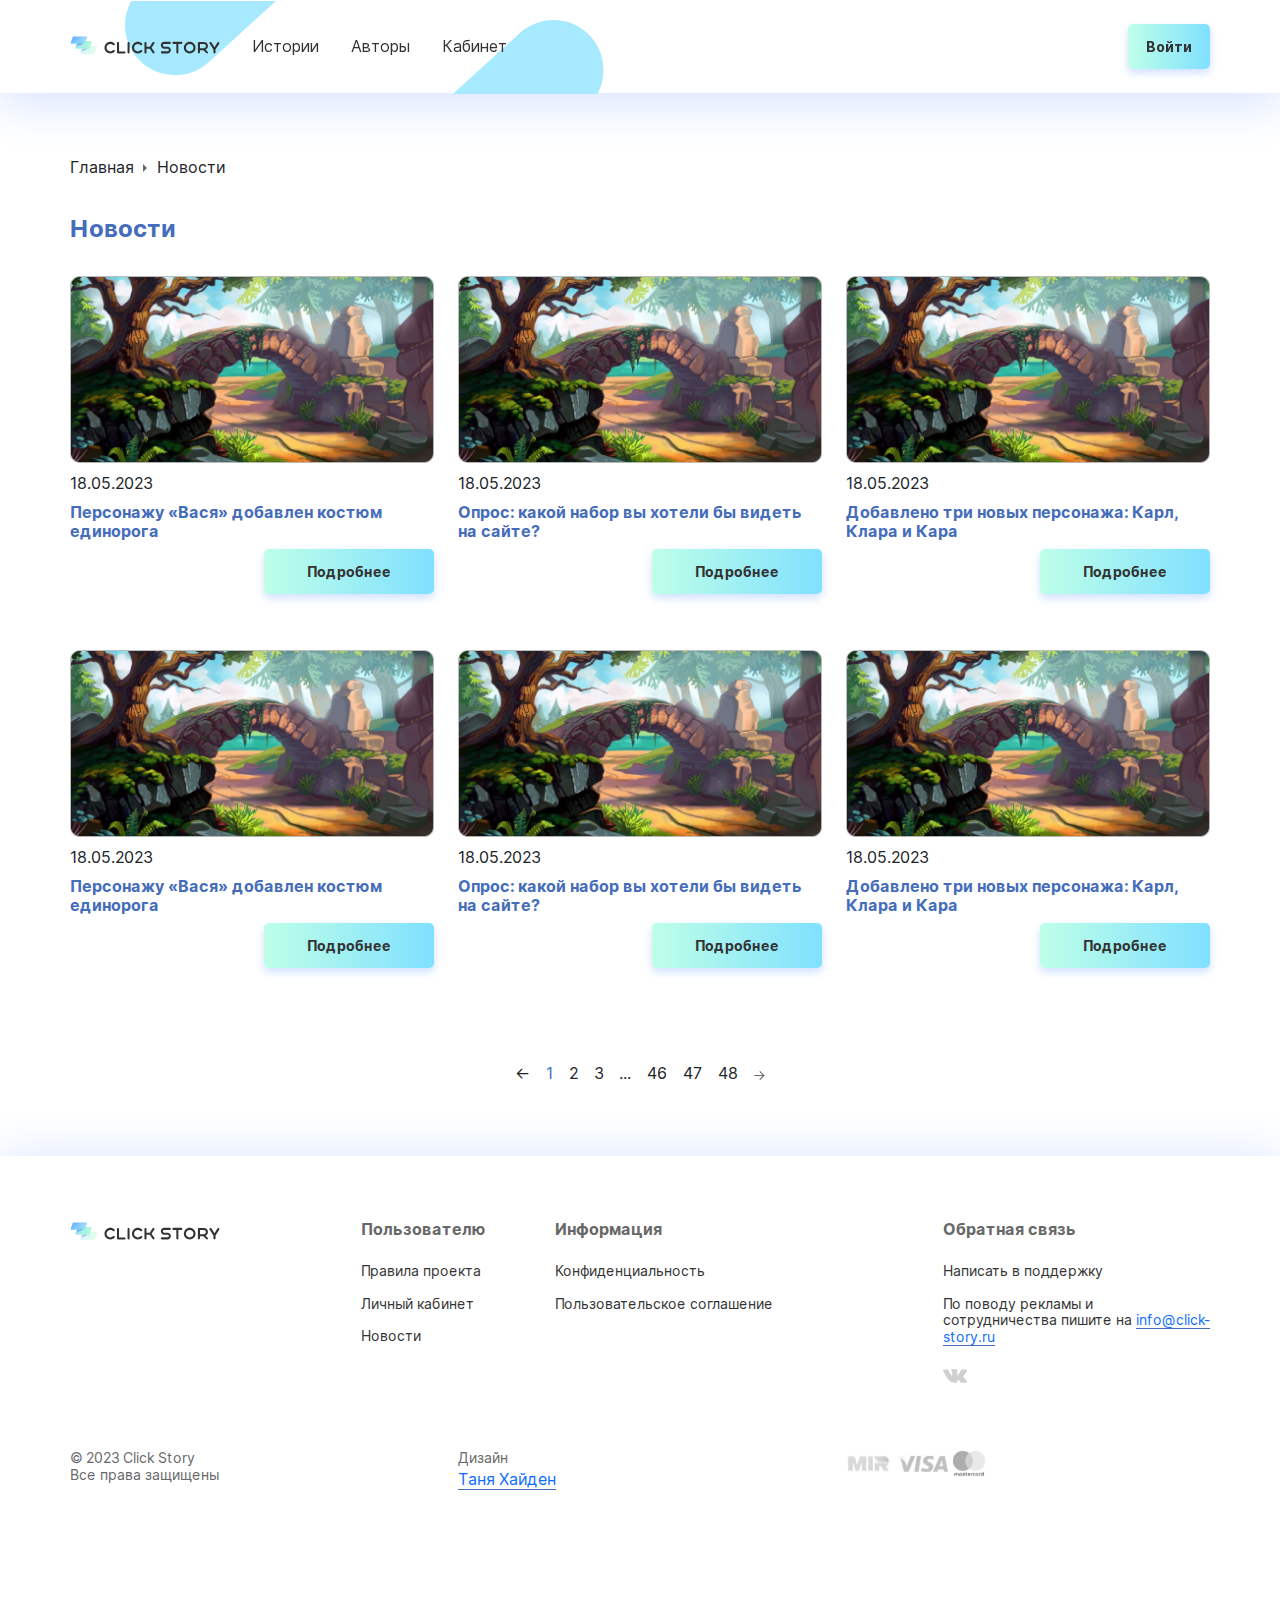
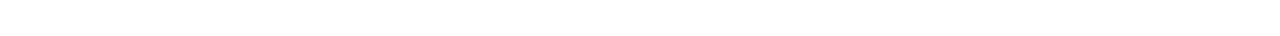
==== commit 487f77c9: "main section media finished" ====
--- a/index.html
+++ b/index.html
@@ -72,7 +72,7 @@
 
                     <h3 class="news-titlee">Новости</h3>
                     <div class="row mt-6">
-                        <div class="col-4 col-xxl-4 col-xl-4 col-lg-4 col-md-6 col-12">
+                        <div class="col-xxl-4 col-xl-4 col-lg-4 col-md-6 mb-4">
                             <img src="images/news-img-1.png" class="w-100" alt="news img">
                             <div class="news-content">
                                 <span class="date">18.05.2023</span>
@@ -83,7 +83,7 @@
                             </div>
                         </div>
 
-                        <div class="col-4 col-xxl-4 col-xl-4 col-lg-4 col-md-6 col-12">
+                        <div class="col-xxl-4 col-xl-4 col-lg-4 col-md-6 mb-4">
                             <img src="images/news-img-1.png" class="w-100" alt="news img">
                             <div class="news-content">
                                 <span class="date">18.05.2023</span>
@@ -94,7 +94,7 @@
                             </div>
                         </div>
 
-                        <div class="col-4 col-xxl-4 col-xl-4 col-lg-4 col-md-6 col-12">
+                        <div class="col-xxl-4 col-xl-4 col-lg-4 col-md-6 mb-4">
                             <img src="images/news-img-1.png" class="w-100" alt="news img">
                             <div class="news-content">
                                 <span class="date">18.05.2023</span>
@@ -107,7 +107,7 @@
                     </div>
 
                     <div class="row mt-6">
-                        <div class="col-xxl-4 col-xl-4 col-lg-4 col-md-6 col-12">
+                        <div class="col-xxl-4 col-xl-4 col-lg-4 col-md-6 mb-4">
                             <img src="images/news-img-1.png" class="w-100" alt="news img">
                             <div class="news-content">
                                 <span class="date">18.05.2023</span>
@@ -118,7 +118,7 @@
                             </div>
                         </div>
 
-                        <div class="col-xxl-4 col-xl-4 col-lg-4 col-md-6 col-12">
+                        <div class="col-xxl-4 col-xl-4 col-lg-4 col-md-6 mb-4">
                             <img src="images/news-img-1.png" class="w-100" alt="news img">
                             <div class="news-content">
                                 <span class="date">18.05.2023</span>
@@ -129,7 +129,7 @@
                             </div>
                         </div>
 
-                        <div class="col-xxl-4 col-xl-4 col-lg-4 col-md-6 col-12">
+                        <div class="col-xxl-4 col-xl-4 col-lg-4 col-md-6 mb-4">
                             <img src="images/news-img-1.png" class="w-100" alt="news img">
                             <div class="news-content">
                                 <span class="date">18.05.2023</span>
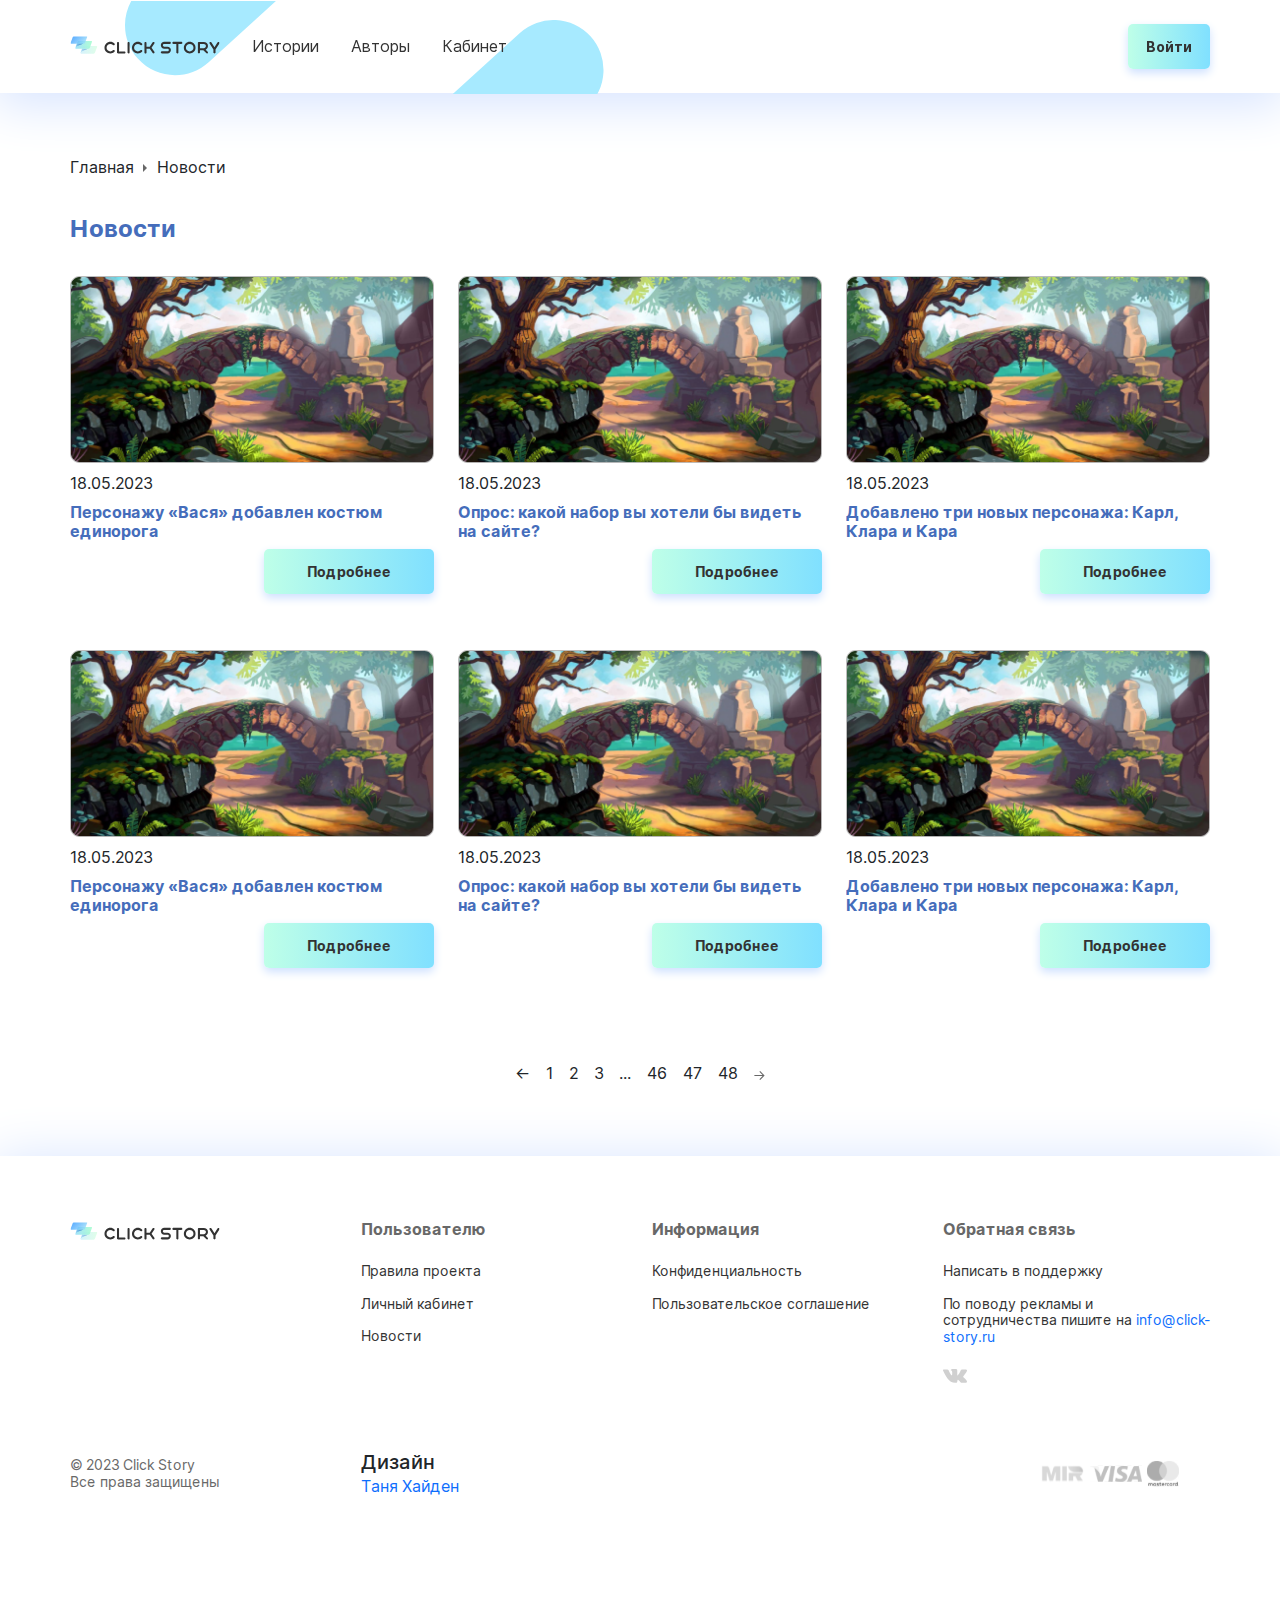
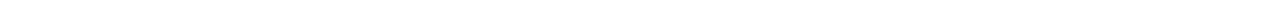
==== commit b0e737b8: "comment projet of  main section finished" ====
--- a/index.html
+++ b/index.html
@@ -157,49 +157,50 @@
 
         </main>
 
-        <!-- footer section start -->
-        <footer class="footer">
-            <div class="container">
-                <div class="row">
-                    <div class="col-xxl-2 col-xl-2 col-lg-2 col-md-6 col-sm-4"><img class="footer-card__logo"
-                            src="images/icons/logo.svg" alt="logo"></div>
-                    <div class="col-xxl-2 col-xl-2 col-lg-2 col-md-3 mb-4 offset-1 col-sm-4" >
-                        <h3 class="title-par">Пользователю</h3>
-                        <h4 class="title-child">Правила проекта</h4>
-                        <h4 class="title-child">Личный кабинет</h4>
-                        <h4 class="title-child">Новости</h4>
-                    </div>
-                    <div class="col-xxl-3 col-xl-3 col-lg-3 col-md-6 col-sm-4">
-                        <h3 class="title-par">Информация</h3>
-                        <h4 class="title-child">Конфиденциальность</h4>
-                        <h4 class="title-child">Пользовательское соглашение</h4>
-                    </div>
-                    <div class="col-xxl-3 col-xl-3 col-lg-3 col-md-4 col-sm-4 offset-1">
-                        <h3 class="title-par">Обратная связь</h3>
-                        <h4 class="title-child">Написать в поддержку</h4>
-                        <h4 class="title-child">По поводу рекламы и сотрудничества пишите на <a class="git-btn link"
-                                href="https://elbekdevclickstory.netlify.app/">info@click-story.ru</a></h4>
-                        <img class="vk-logo" src="images/icons/vk-logo.svg" alt="vk-logo">
-                    </div>
-                </div>
-                <div class="footer-top mid">
-                    <div class="row">
-                        <div class="col-xxl-4 col-xxl-6 col-lg-3 col-md-4 col-sm-6 mb-4 ">
-                            <h5 class="title-info">© 2023 Click Story <br> Все права защищены</h5>
-                        </div>
-                        <div class="col-xxl-4 offset-1 col-xl-4 col-lg-2 col-md-4 col-sm-4">
-                            <h5 class="title-info">Дизайн</h5>
-                            <a class="git-btn" href="https://github.com/Togayev-Elbek">Таня Хайден</a>
-                        </div>
-                        <div class="col-xxl-4 col-xl-4 col-lg-2 col-md-4 col-sm-6">
-                            <img class="mir-logo" src="images/icons/mir-logo.svg" alt="logo">
-                            <img class="visa-logo" src="images/icons/visa-logo.svg" alt="logo">
-                            <img class="mastercard-logo" src="images/icons/mastercard-logo.svg" alt="logo">
-                        </div>
-                    </div>
-                </div>
-            </div>
-        </footer>
+                <!-- footer section start -->
+                <footer class="footer">
+                    <div class="container">
+                        <div class="row">
+                            <div class="col-xxl-3 col-xl-3 col-lg-2 col-md-6 col-sm-4"><img class="footer-card__logo"
+                                    src="images/icons/logo.svg" alt="logo"></div>
+                            <div class="col-xxl-3 col-xl-3 col-lg-2 col-md-6 col-sm-6">
+                                <h3 class="title-par">Пользователю</h3>
+                                <h4 class="title-child">Правила проекта</h4>
+                                <h4 class="title-child">Личный кабинет</h4>
+                                <h4 class="title-child">Новости</h4>
+                            </div>
+                            <div class="col-xxl-3 col-xl-3 col-lg-6 col-md-6 col-sm-4">
+                                <h3 class="title-par">Информация</h3>
+                                <h4 class="title-child">Конфиденциальность</h4>
+                                <h4 class="title-child">Пользовательское соглашение</h4>
+                            </div>
+                            <div class="col-xxl-3 col-xl-3 col-lg-6 col-md-4 col-sm-6">
+                                <h3 class="title-par">Обратная связь</h3>
+                                <h4 class="title-child">Написать в поддержку</h4>
+                                <h4 class="title-child">По поводу рекламы и сотрудничества пишите на <a
+                                        class="footer-card__link"
+                                        href="https://elbekdevclickstory.netlify.app/">info@click-story.ru</a></h4>
+                                <img class="vk-logo" src="images/icons/vk-logo.svg" alt="vk-logo">
+                            </div>
+                        </div>
+                        <div class="footer-top mid">
+                            <div class="row align-items-center">
+                                <div class="col-xxl-4 col-xl-3 col-lg-4 col-md-4 col-sm-4">
+                                    <h5 class="title-info">© 2023 Click Story <br> Все права защищены</h5>
+                                </div>
+                                <div class="col-xxl-4 col-xl-2 col-lg-4 col-md-4 col-sm-4">
+                                    <h5 class="job">Дизайн</h5>
+                                    <a href="https://github.com/Togayev-Elbek">Таня Хайден</a>
+                                </div>
+                                <div class="col-xxl-4 offset-5 col-xl-2 col-lg-4 col-md-4 col-sm-4">
+                                    <img class="mir-logo" src="images/icons/mir-logo.svg" alt="logo">
+                                    <img class="visa-logo" src="images/icons/visa-logo.svg" alt="logo">
+                                    <img class="mastercard-logo" src="images/icons/mastercard-logo.svg" alt="logo">
+                                </div>
+                            </div>
+                        </div>
+                    </div>
+                </footer>
     </div>
     <!-- ================== modal====================== -->
     <!-- Vertically centered modal -->
--- a/css/style.css
+++ b/css/style.css
@@ -179,6 +179,7 @@
 	font-size: 24px;
 	font-weight: 700;
 	margin-bottom: 64px;
+	display: inline-block;
 }
 
 .btn-link {
@@ -197,6 +198,10 @@
 	margin: 35px 0 32px 0;
 }
 
+.main-bottom {
+	padding: 80px 0 60px 0;
+}
+
 .row .news-content .news-title {
 	overflow: hidden;
 	color: var(--blue, #456DBB);
@@ -259,17 +264,139 @@
 
 .pose {
 	position: relative;
-	margin-left: 30px;
 }
 
 .lock-icon {
 	position: absolute;
 	right: 26px;
 }
-.activee{
+
+
+.nav-tabs .nav-link {
+	color: var(--grey, #686868);
+	font-size: 16px;
+}
+
+.nav-tabs .nav-link.active {
 	color: #456DBB;
-}
-
+	border-bottom: 2px solid #456DBB;
+}
+
+.one-tab {
+	padding: 24px;
+	border-radius: 5px;
+	background: var(--light-blue, #EBF2FF);
+}
+
+
+.but {
+	color: var(--dark-grey, #333);
+	font-size: 14px;
+	font-weight: 700;
+	text-align: end;
+}
+
+.btns {
+	gap: 16px;
+}
+
+.rate-number {
+	color: var(--dar#333);
+	font-size: 24px;
+	font-weight: 700;
+	margin-left: 8px;
+}
+
+.content-bottom {
+	margin-top: 16px;
+}
+
+.main-center .row {
+	gap: 30px;
+}
+
+.tab {
+	height: 122px;
+}
+
+.two-tab__parag {
+	color: var(--dark-grey, #333);
+	font-size: 14px;
+	margin: 16px 0 8px 8px;
+}
+
+.two-tab__para {
+	color: var(--dark-grey, #333);
+	font-size: 14px;
+	margin-left: 8px;
+}
+
+.two-tab__par {
+	color: var(--dark-grey, #333);
+	font-size: 14px;
+}
+
+.main .container {
+	margin-bottom: 121px;
+}
+
+.title-one {
+	color: var(--blue, #456DBB);
+	font-size: 20px;
+	font-weight: 700;
+	margin: 32px 0 24px 0;
+	display: inline-block;
+}
+.title-third{
+	color: var(--blue, #456DBB);
+	font-size: 20px;
+	font-weight: 700;
+	margin: 32px 0 31px 0;
+	display: inline-block;
+}
+
+.add-btn {
+	padding: 16px;
+	border-radius: 5px;
+	background: var(--light-blue, #EBF2FF);
+}
+
+.card-btn {
+	padding: 16px;
+	border-radius: 5px;
+	background: var(--gradient, linear-gradient(90deg, #BEFFE8 0%, #80E0FF 100%));
+	box-shadow: 0px 4px 10px 0px #CEE0FF;
+	position: relative;
+}
+
+.card-icon__two {
+	position: absolute;
+	left: 215px;
+}
+
+.card-icon {
+	position: absolute;
+	left: 210px;
+}
+
+.two .card-icon {
+	position: absolute;
+	left: 230px;
+}
+
+.input-btn {
+	gap: 16px;
+}
+
+.two-input {
+	padding: 16px 0 16px 16px;
+	border-radius: 5px;
+	border: 1px solid var(--light-grey, #D0D0D0);
+}
+
+.input-top__title {
+	margin-bottom: 24px;
+}
 
 
 
@@ -306,7 +433,8 @@
 	font-size: 14px;
 	font-weight: 400;
 }
-.git-btn{
+
+.git-btn {
 	border-bottom: 1px solid #456DBB;
 }
 
@@ -406,6 +534,16 @@
 	box-shadow: 0px 0px 15px 0px #CEE0FF
 }
 
+.rating-content {
+	width: 370px;
+	padding: 16px;
+}
+
+.rating {
+	color: #456DBB;
+	gap: 8px;
+}
+
 /* media query start */
 @media (min-width: 1440px) {
 
@@ -428,29 +566,41 @@
 		bottom: -79px;
 		left: -195px;
 	}
+
 	.contentss {
 		width: 750px;
 	}
 }
+
 @media (max-width:850px) {
-	.contentss{
+	.contentss {
 		width: 500px;
 		height: 864px;
-	} 
-	.contentss .row{
+	}
+
+	.contentss .row {
 		flex-direction: column;
 	}
-	.contentss .cols{
+
+	.contentss .cols {
 		margin-top: 32px;
-	}	
-}
+	}
+}
+
+@media (max-width:580px) {
+	.rating-content {
+		width: 300px;
+	}
+}
+
 @media (max-width:550px) {
-	.contentss{
+	.contentss {
 		width: 400px;
 	}
 }
+
 @media (max-width:450px) {
-	.contentss{
+	.contentss {
 		width: 300px;
 	}
 }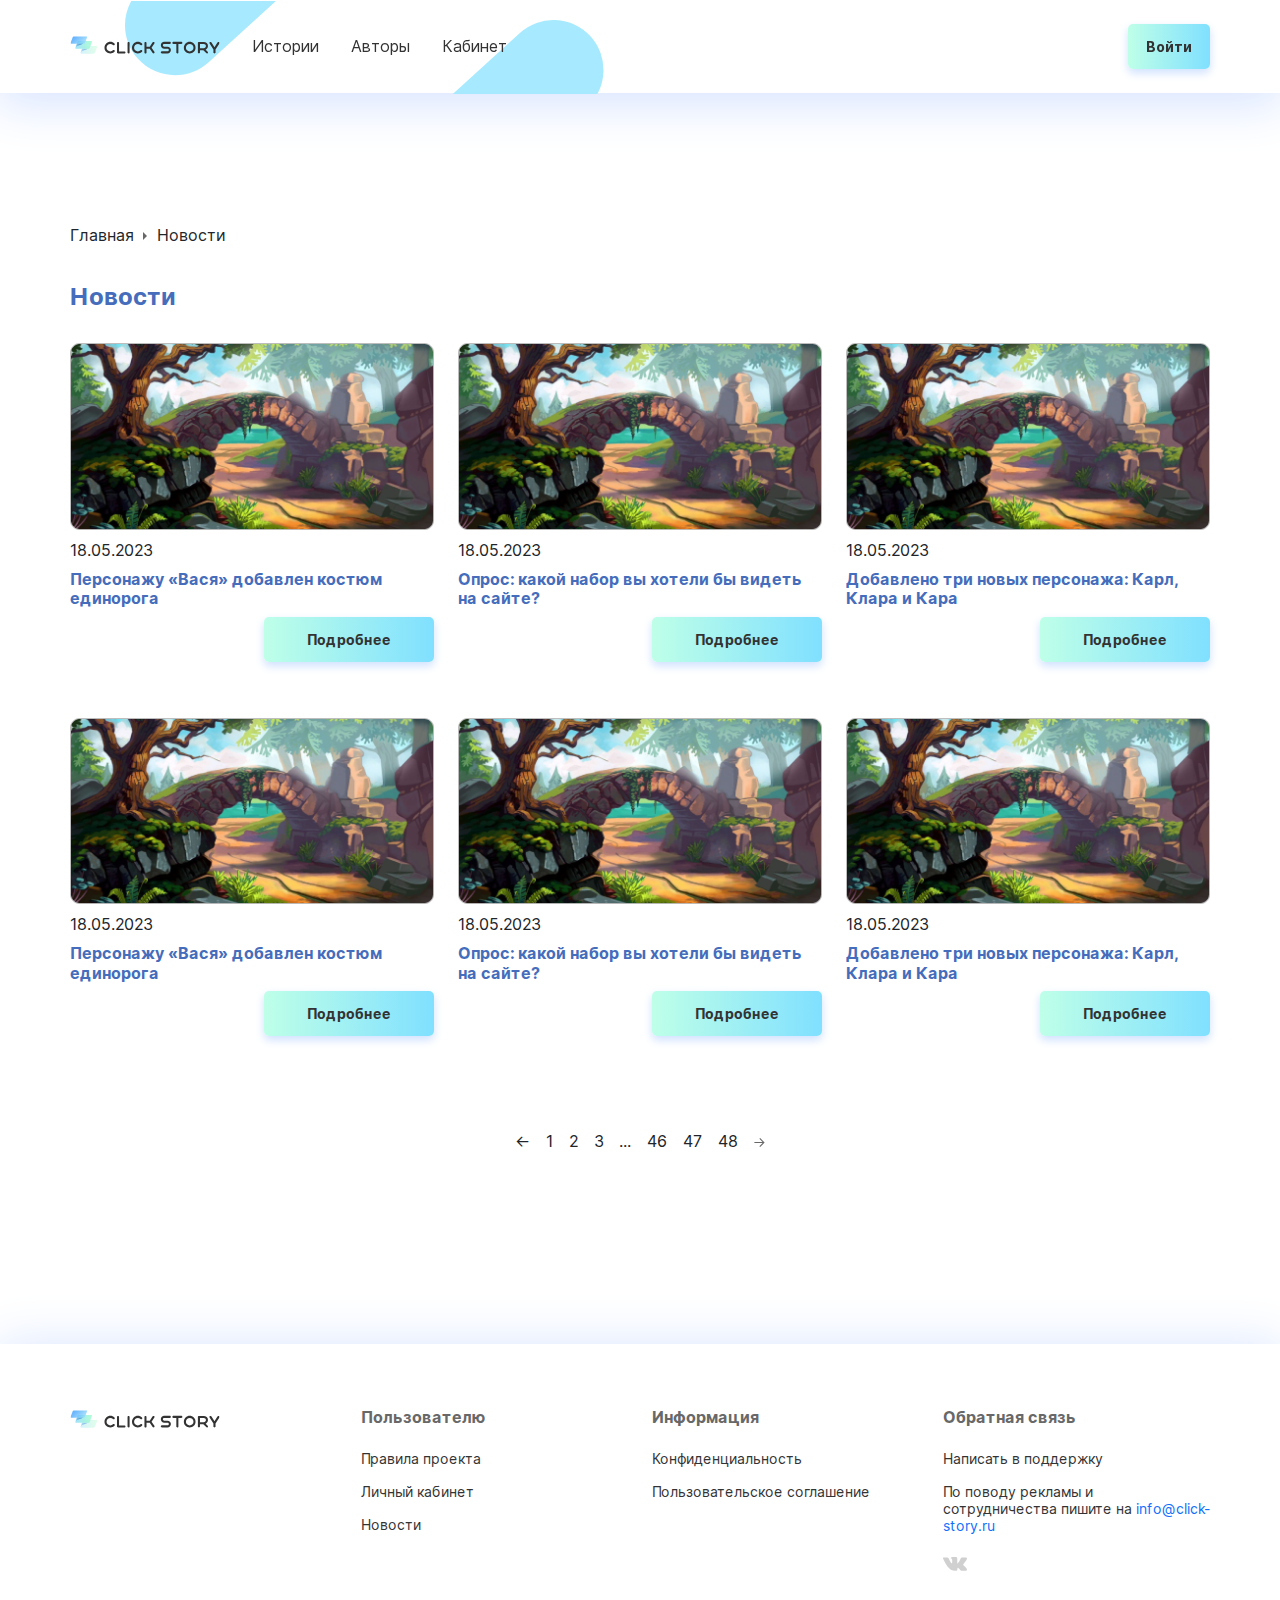
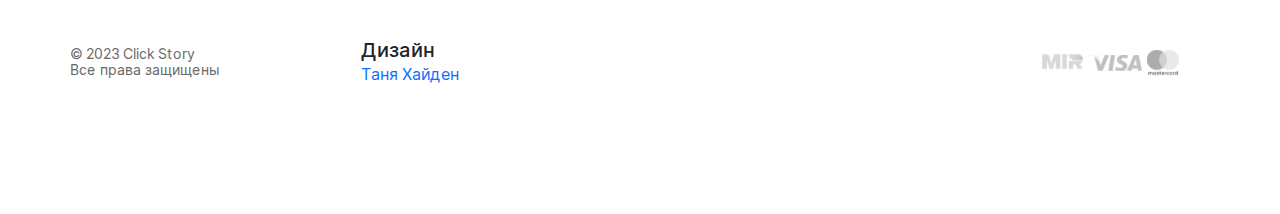
==== commit 0be65260: "modal small misttake corrected" ====
--- a/index.html
+++ b/index.html
@@ -227,9 +227,8 @@
                     <button type="button" class="buttonn" data-bs-toggle="modal"
                         data-bs-target="#regisModal">Войти</button>
                 </div>
-                <div class="btn-link  but mb-6 active">
-                    <button type="button" class="btn-link" data-bs-toggle="modal" data-bs-target="#passModal">Забыли
-                        пароль?</button>
+                <div class="btn-link  butn mb-6 active">
+                    <button type="button" class="btn-link" data-bs-toggle="modal" data-bs-target="#passModal">Забыли пароль?</button>
                 </div>
                 <span class=" mb-4">Ещё нет аккаунта?</span>
                 <div class="btn" data-bs-toggle="modal" data-bs-target="#regModal">
--- a/css/style.css
+++ b/css/style.css
@@ -104,7 +104,7 @@
 }
 
 main {
-	margin-top: 156px;
+	padding: 156px 0 121px 0;
 }
 
 .mt-6 {
@@ -287,7 +287,9 @@
 	border-radius: 5px;
 	background: var(--light-blue, #EBF2FF);
 }
-
+.wallet-content{
+	gap: 16px;
+}
 
 .but {
 	color: var(--dark-grey, #333);
@@ -323,21 +325,20 @@
 	color: var(--dark-grey, #333);
 	font-size: 14px;
 	margin: 16px 0 8px 8px;
+	text-align: start;
 }
 
 .two-tab__para {
 	color: var(--dark-grey, #333);
 	font-size: 14px;
 	margin-left: 8px;
+	text-align: start;
 }
 
 .two-tab__par {
 	color: var(--dark-grey, #333);
 	font-size: 14px;
-}
-
-.main .container {
-	margin-bottom: 121px;
+	text-align: start;
 }
 
 .title-one {
@@ -397,6 +398,7 @@
 .input-top__title {
 	margin-bottom: 24px;
 }
+
 
 
 
@@ -543,7 +545,12 @@
 	color: #456DBB;
 	gap: 8px;
 }
-
+.extra{
+	padding: 17px 18px;
+}
+.butn{
+	
+}
 /* media query start */
 @media (min-width: 1440px) {
 
